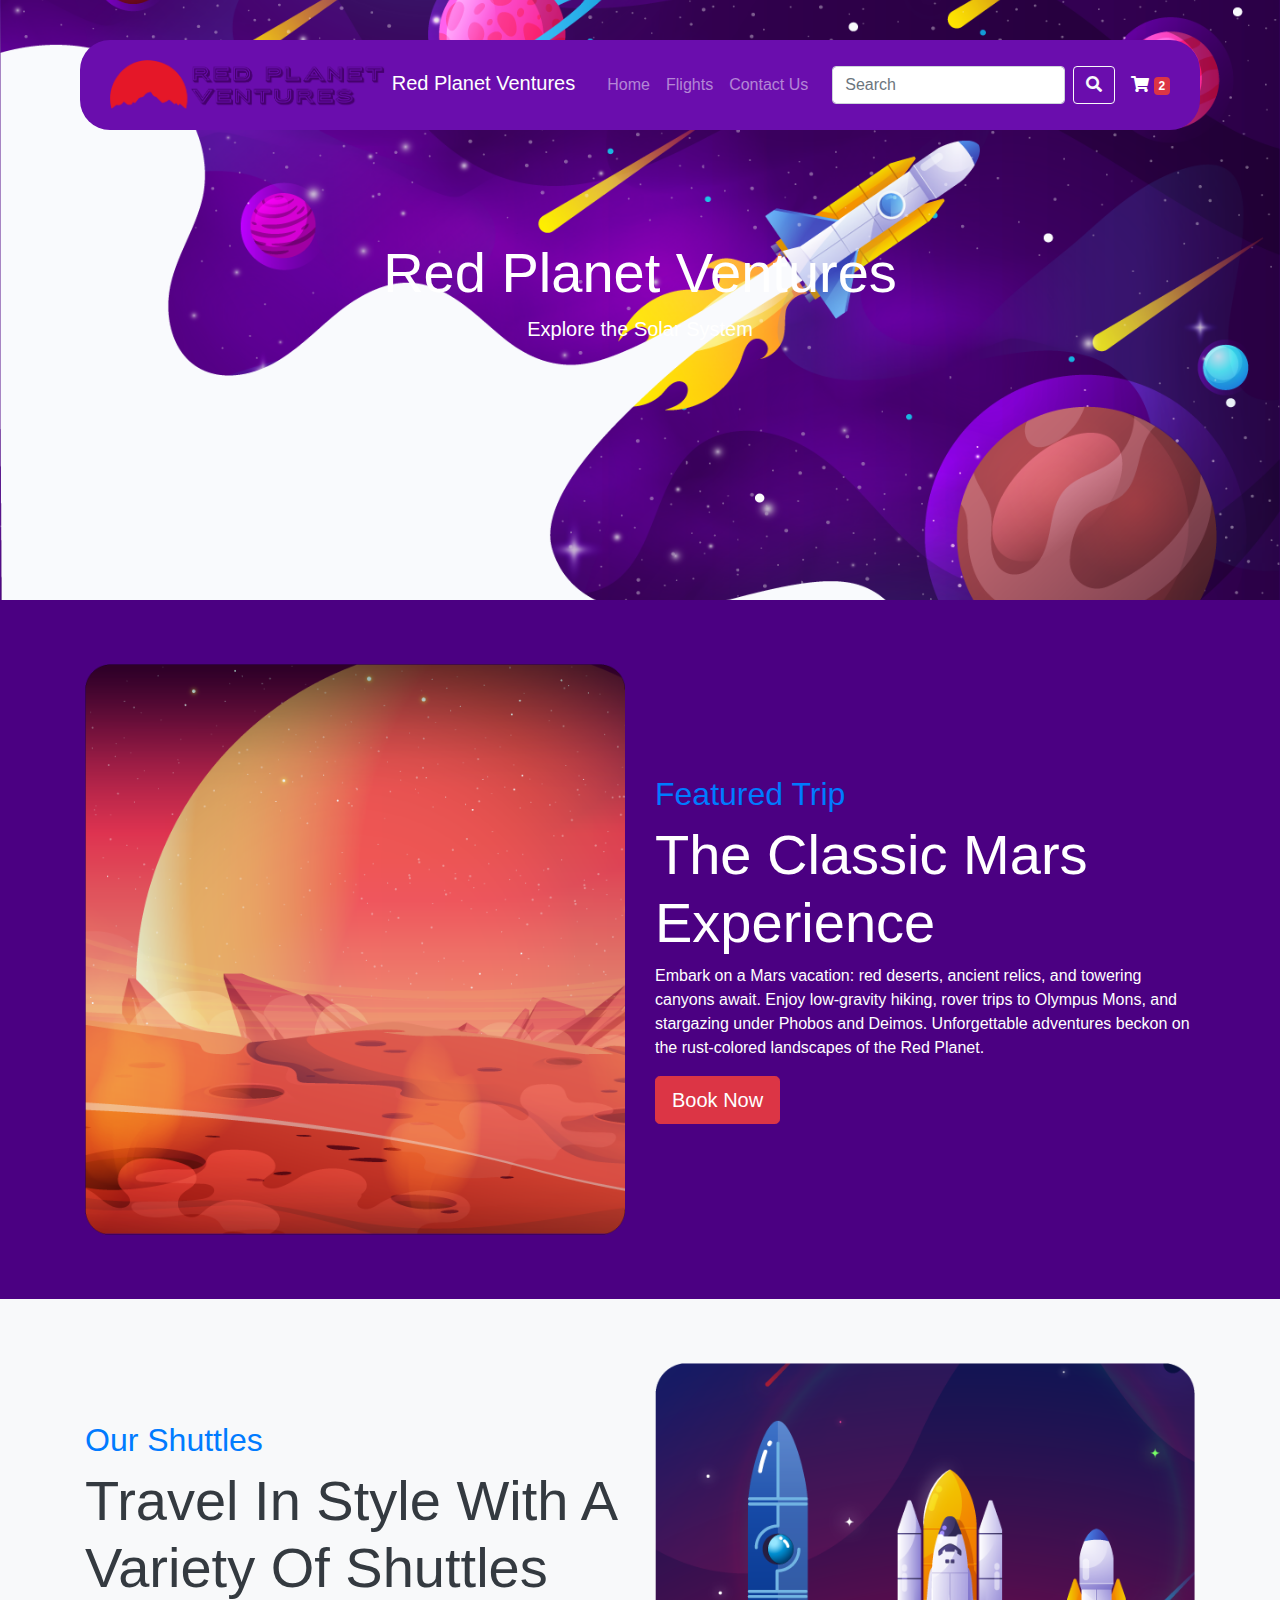
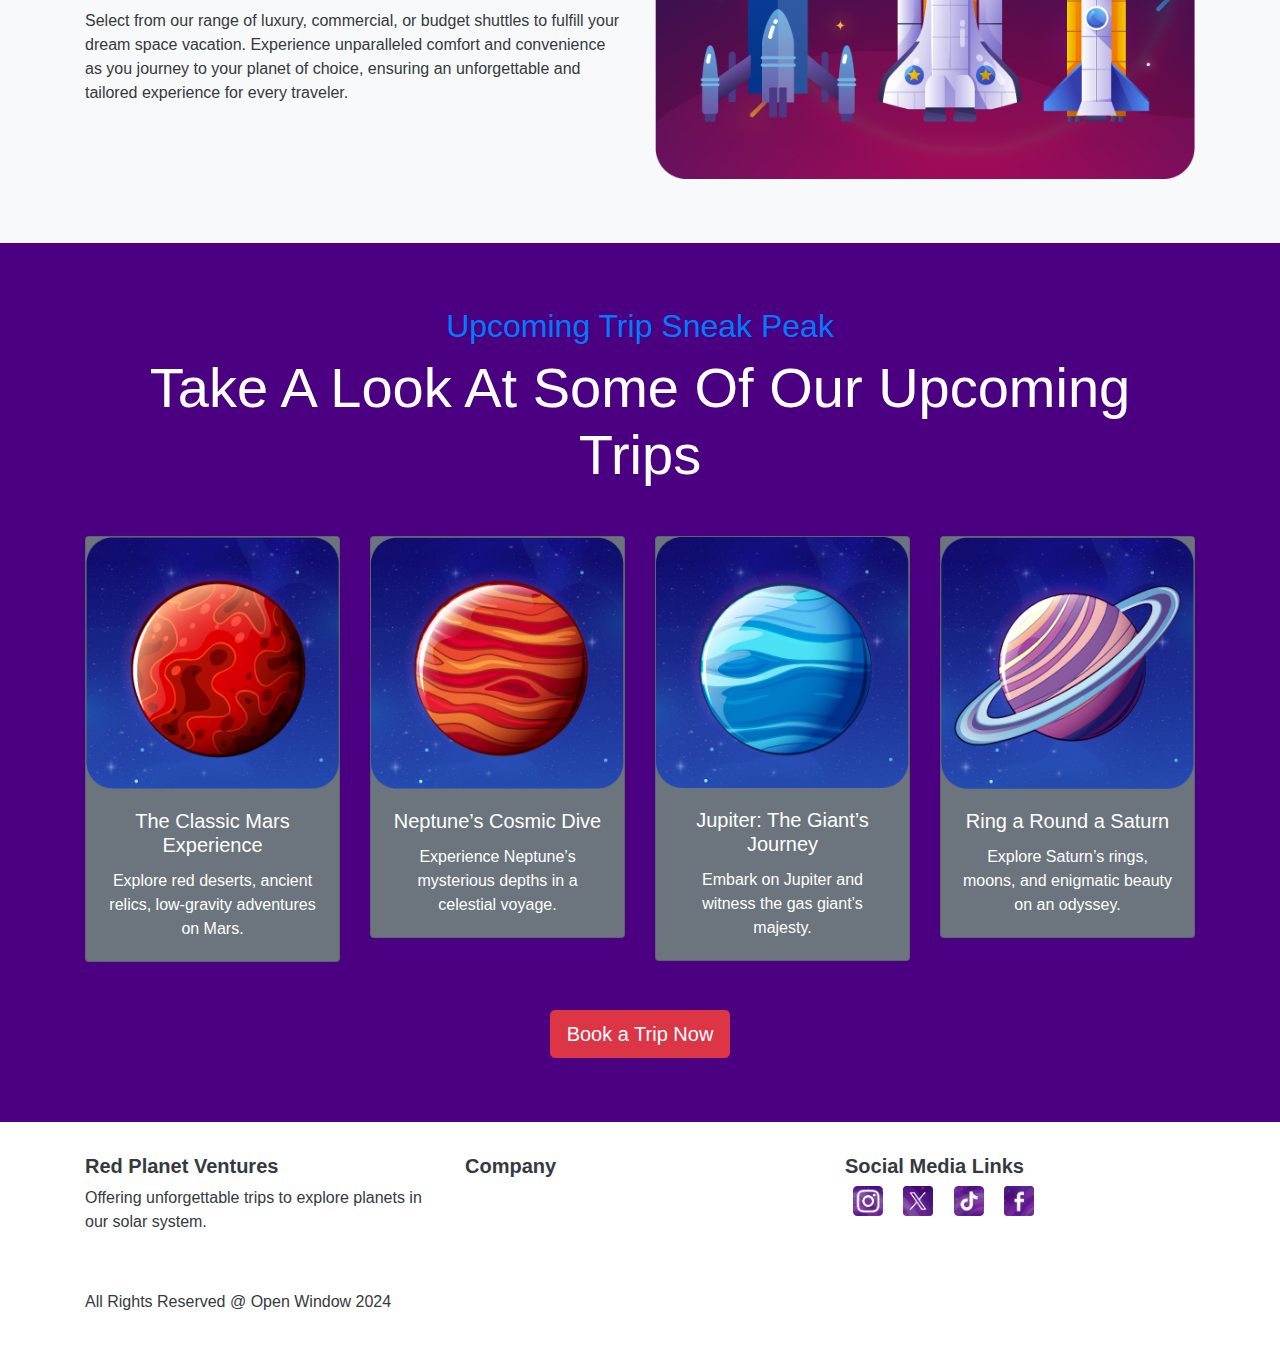
==== index.html @ 78a987e4 "Added New Stuff 1" ====
<!DOCTYPE html>
<html lang="en">
<head>
    <meta charset="UTF-8">
    <meta http-equiv="X-UA-Compatible" content="IE-edge">
    <meta name="viewport" content="width=device-width, initial-scale=1.0">
    <meta name="author" content="Coenraad J. Lindholm 251142">
    <meta name="keywords" content="HTML, CSS, JavaScript, Bootstrap, Space Travel, Mars, Jupiter, Saturn, Neptune, Red Planet Ventures, Space Exploration, Travel Agency">
    <title>Red Planet Ventures</title>
    <link href="https://stackpath.bootstrapcdn.com/bootstrap/4.5.2/css/bootstrap.min.css" rel="stylesheet">
    <link href="https://cdnjs.cloudflare.com/ajax/libs/font-awesome/5.15.3/css/all.min.css" rel="stylesheet"> 

    <title>Red Planet Ventures</title>

    <link rel="stylesheet" href="css/main.css">

</head>
            <body>
                <!-- Header -->
                <nav class="navbar navbar-expand-lg navbar-dark fixed-top space-navbar">
                    <div class="container">
                        <a class="navbar-brand space-logo" href="#">
                            <img src="assets/images/logo.png" alt="Red Planet Ventures Logo" height="50">
                            Red Planet Ventures
                        </a>
                        <button class="navbar-toggler" type="button" data-toggle="collapse" data-target="#navbarNav" aria-controls="navbarNav" aria-expanded="false" aria-label="Toggle navigation">
                            <span class="navbar-toggler-icon"></span>
                        </button>
                        <div class="collapse navbar-collapse" id="navbarNav">
                            <ul class="navbar-nav ml-auto space-nav-links">
                                <li class="nav-item">
                                    <a class="nav-link" href="#">Home</a>
                                </li>
                                <li class="nav-item">
                                    <a class="nav-link" href="/pages/Flights.html">Flights</a>
                                </li>
                                <li class="nav-item">
                                    <a class="nav-link" href="/pages/Contact-Us.html">Contact Us</a>
                                </li>
                            </ul>
                            <form class="form-inline ml-3 space-search-form">
                                <input class="form-control mr-sm-2" type="search" placeholder="Search" aria-label="Search">
                                <button class="btn btn-outline-light my-2 my-sm-0" type="submit"><i class="fas fa-search"></i></button>
                            </form>
                            <div class="ml-3 space-cart">
                                <i class="fas fa-shopping-cart"></i>
                                <span class="badge badge-danger">2</span>
                            </div>
                        </div>
                    </div>
                </nav>

                <!-- Hero Section -->
                <section class="hero-section space-hero">
                    <img src="assets/images/homePageHeader.png" alt="Space background with planets and rocket">
                    <div class="hero-text space-hero-text">
                        <h1 class="display-4">Red Planet Ventures</h1>
                        <p class="lead">Explore the Solar System</p>
                    </div>
                </section>
        
                <!-- Featured Trip Section -->
                <section class="featured-trip bg-purple space-featured-trip">
                    <div class="container">
                        <div class="row align-items-center">
                            <!-- Carousel Section -->
                            <div class="col-md-6">
                                <div id="mars-Carousel" class="carousel slide space-carousel" data-ride="carousel">
                                    <div class="carousel-inner">
                                        <div class="carousel-item active">
                                            <img src="assets/images/marsSliderClipped1.png" class="d-block w-100" alt="Mars landscape 1">
                                        </div>
                                        <div class="carousel-item">
                                            <img src="assets/images/marsSliderClipped2.png" class="d-block w-100" alt="Mars landscape 2">
                                        </div>
                                        <div class="carousel-item">
                                            <img src="assets/images/marsSliderClipped3.png" class="d-block w-100" alt="Mars landscape 3">
                                        </div>
                                        <div class="carousel-item">
                                            <img src="assets/images/marsSliderClipped4.png" class="d-block w-100" alt="Mars landscape 4">
                                        </div>
                                    </div>
                                    <!-- Custom Arrows -->
                                    <a class="carousel-control-prev" href="#marsCarousel" role="button" data-slide="prev">
                                        <!-- <img src="assets/images/arrowLeftWhite.png" alt="Previous" class="carousel-control-prev-icon"> --> 
                                    </a>
                                    <a class="carousel-control-next" href="#marsCarousel" role="button" data-slide="next">
                                        <!-- <img src="assets/images/arrowRightWhite.png" alt="Next" class="carousel-control-next-icon"> -->
                                    </a>
                                </div>
                            </div>
                            <!-- Text Section -->
                            <div class="col-md-6">
                                <h2 class="text-primary">Featured Trip</h2>
                                <h3 class="display-4">The Classic Mars Experience</h3>
                                <p>Embark on a Mars vacation: red deserts, ancient relics, and towering canyons await. Enjoy low-gravity hiking, rover trips to Olympus Mons, and stargazing under Phobos and Deimos. Unforgettable adventures beckon on the rust-colored landscapes of the Red Planet.</p>
                                <button class="btn btn-danger btn-lg">Book Now</button>
                            </div>
                        </div>
                    </div>
                </section>
                
                <!-- Shuttles Section -->
                <section class="shuttles bg-light text-dark space-shuttles">
                    <div class="container">
                        <div class="row align-items-center">
                            <div class="col-md-6">
                                <h2 class="text-primary">Our Shuttles</h2>
                                <h3 class="display-4">Travel In Style With A Variety Of Shuttles</h3>
                                <p>Select from our range of luxury, commercial, or budget shuttles to fulfill your dream space vacation. Experience unparalleled comfort and convenience as you journey to your planet of choice, ensuring an unforgettable and tailored experience for every traveler.</p>
                            </div>
                            <div class="col-md-6">
                                <img src="assets/images/spacSchuttles.png" alt="Various space shuttles">
                            </div>
                        </div>
                    </div>
                </section>
                
                <!-- Upcoming Trips Section -->
                <section class="upcoming-trips bg-purple space-upcoming-trips">
                    <div class="container text-center">
                        <h2 class="text-primary">Upcoming Trip Sneak Peak</h2>
                        <h3 class="display-4">Take A Look At Some Of Our Upcoming Trips</h3>
                        <div class="row mt-5">
                            <div class="col-md-3">
                                <div class="card bg-secondary text-white space-trip-card">
                                    <img src="assets/images/upcomingTrip1.png" class="card-img-top" alt="Mars planet">
                                    <div class="card-body">
                                        <h5 class="card-title">The Classic Mars Experience</h5>
                                        <p class="card-text">Explore red deserts, ancient relics, low-gravity adventures on Mars.</p>
                                    </div>
                                </div>
                            </div>
                            <div class="col-md-3">
                                <div class="card bg-secondary text-white space-trip-card">
                                    <img src="assets/images/upcomingTrip2.png" class="card-img-top" alt="Neptune planet">
                                    <div class="card-body">
                                        <h5 class="card-title">Neptune’s Cosmic Dive</h5>
                                        <p class="card-text">Experience Neptune’s mysterious depths in a celestial voyage.</p>
                                    </div>
                                </div>
                            </div>
                            <div class="col-md-3">
                                <div class="card bg-secondary text-white space-trip-card">
                                    <img src="assets/images/upcomingTrip3.png" class="card-img-top" alt="Jupiter planet">
                                    <div class="card-body">
                                        <h5 class="card-title">Jupiter: The Giant’s Journey</h5>
                                        <p class="card-text">Embark on Jupiter and witness the gas giant’s majesty.</p>
                                    </div>
                                </div>
                            </div>
                            <div class="col-md-3">
                                <div class="card bg-secondary text-white space-trip-card">
                                    <img src="assets/images/upcomingTrip4.png" class="card-img-top" alt="Saturn planet">
                                    <div class="card-body">
                                        <h5 class="card-title">Ring a Round a Saturn</h5>
                                        <p class="card-text">Explore Saturn’s rings, moons, and enigmatic beauty on an odyssey.</p>
                                    </div>
                                </div>
                            </div>
                        </div>
                        <button class="btn btn-danger btn-lg mt-5">Book a Trip Now</button>
                    </div>
                </section>
                
                <!-- Footer -->
                <footer class="footer bg-white text-dark space-footer">
                    <div class="container text-center text-md-left">
                        <div class="row">
                            <div class="col-md-4">
                                <h5 class="font-weight-bold">Red Planet Ventures</h5>
                                <p>Offering unforgettable trips to explore planets in our solar system.</p>
                            </div>
                            <div class="col-md-4">
                                <h5 class="font-weight-bold">Company</h5>
                                <ul class="list-unstyled">
                                    <li><a href="#">Home</a></li>
                                    <li><a href="#">Flights</a></li>
                                    <li><a href="#">Contact Us</a></li>
                                </ul>
                            </div>
                            <div class="col-md-4">
                                <h5 class="font-weight-bold">Social Media Links</h5>
                                <div class="social-icons">
                                    <a href="#"><img src="assets/images/smInstagram.png" alt="Instagram" width="30" height="30"></a>
                                    <a href="#"><img src="assets/images/smX.png" alt="Twitter/X" width="30" height="30"></a>
                                    <a href="#"><img src="assets/images/smTicktock.png" alt="TikTok" width="30" height="30"></a>
                                    <a href="#"><img src="assets/images/smFacebook.png" alt="Facebook" width="30" height="30"></a>
                                </div>
                            </div>
                        </div>
                        <div class="row mt-3">
                            <div class="col-md-6">
                                <p>All Rights Reserved @ Open Window 2024</p>
                            </div>
                            <div class="col-md-6 text-md-right">
                                <a href="#">Terms & Conditions</a>
                                <a href="#" class="ml-3">Privacy & Policy</a>
                            </div>
                        </div>
                    </div>
                </footer>
        
            <script src="https://cdn.jsdelivr.net/npm/@popperjs/core@2.5.4/dist/umd/popper.min.js"></script>
            <script src="https://stackpath.bootstrapcdn.com/bootstrap/4.5.2/js/bootstrap.min.js"></script>
        </body>
    </html>
---- css/main.css ----
/* CSS Document */

* {
    margin: 0;
    padding: 0;
    box-sizing: border-box;
}

/* General Styles */
body {
    margin: 0;
    height: 100vh;
    background-image: url('assets/images/homePageHeader.png'); /* Added new background image */
    background-repeat: no-repeat;
    background-size: cover;
    background-position: center;
    background-color: #4B0082; /* Updated background color */
    color: white; /* Added text color */
}

/* Navbar Styles */
.navbar {
    margin-left: 80px;
    margin-right: 80px;
    margin-top: 40px;
    margin-bottom: 20px;
    display: flex;
    justify-content: space-between;
    align-items: center;
    background-color: #6A0DAD; /* Updated navbar background color */
    padding: 15px;
    border-radius: 30px;
}
.logo img {
    height: 40px;
    padding-left: 40px;
}
.menu {
    display: flex;
    gap: 20px;
}
.menu a {
    color: rgb(0, 0, 0);
    text-decoration: none;
    padding: 10px 20px;
}
.menu a:hover {
    background-color: #575757;
}
.search-bar {
    display: flex;
    align-items: center;
}
.search-bar input {
    padding: 5px;
    border: none;
    border-radius: 5px;
}
.search-bar button {
    padding: 5px 10px;
    border: none;
    background-color: #575757;
    color: white;
    cursor: pointer;
    border-radius: 5px;
    margin-left: 5px;
}

/* Hero Section */
.hero-section {
    position: relative;
    text-align: center;
    color: white;
}
.hero-section img {
    width: 100%;
    height: 600px;
    object-fit: cover;
}
.hero-section .hero-text {
    position: absolute;
    top: 50%;
    left: 50%;
    transform: translate(-50%, -50%);
}

/* Section Styles */
.featured-trip, .shuttles, .upcoming-trips {
    padding: 4rem 0;
}
.featured-trip img, .shuttles img, .upcoming-trips img {
    width: 100%;
    border-radius: 0.5rem;
}

/* Footer Styles */
.footer {
    background-color: #6A0DAD; /* Updated footer background color */
    padding: 2rem 0;
}
.footer a {
    color: white;
}
.footer .social-icons a {
    margin: 0 0.5rem;
}

/* Responsive Styles */
@media (max-width: 600px) {
    .menu {
        flex-direction: column;
        align-items: center;
    }
    .navbar {
        flex-direction: column;
        gap: 10px;
    }
}

/* Additional Styles */
.bg-purple {
    background-color: #4B0082; /* Purple background */
}
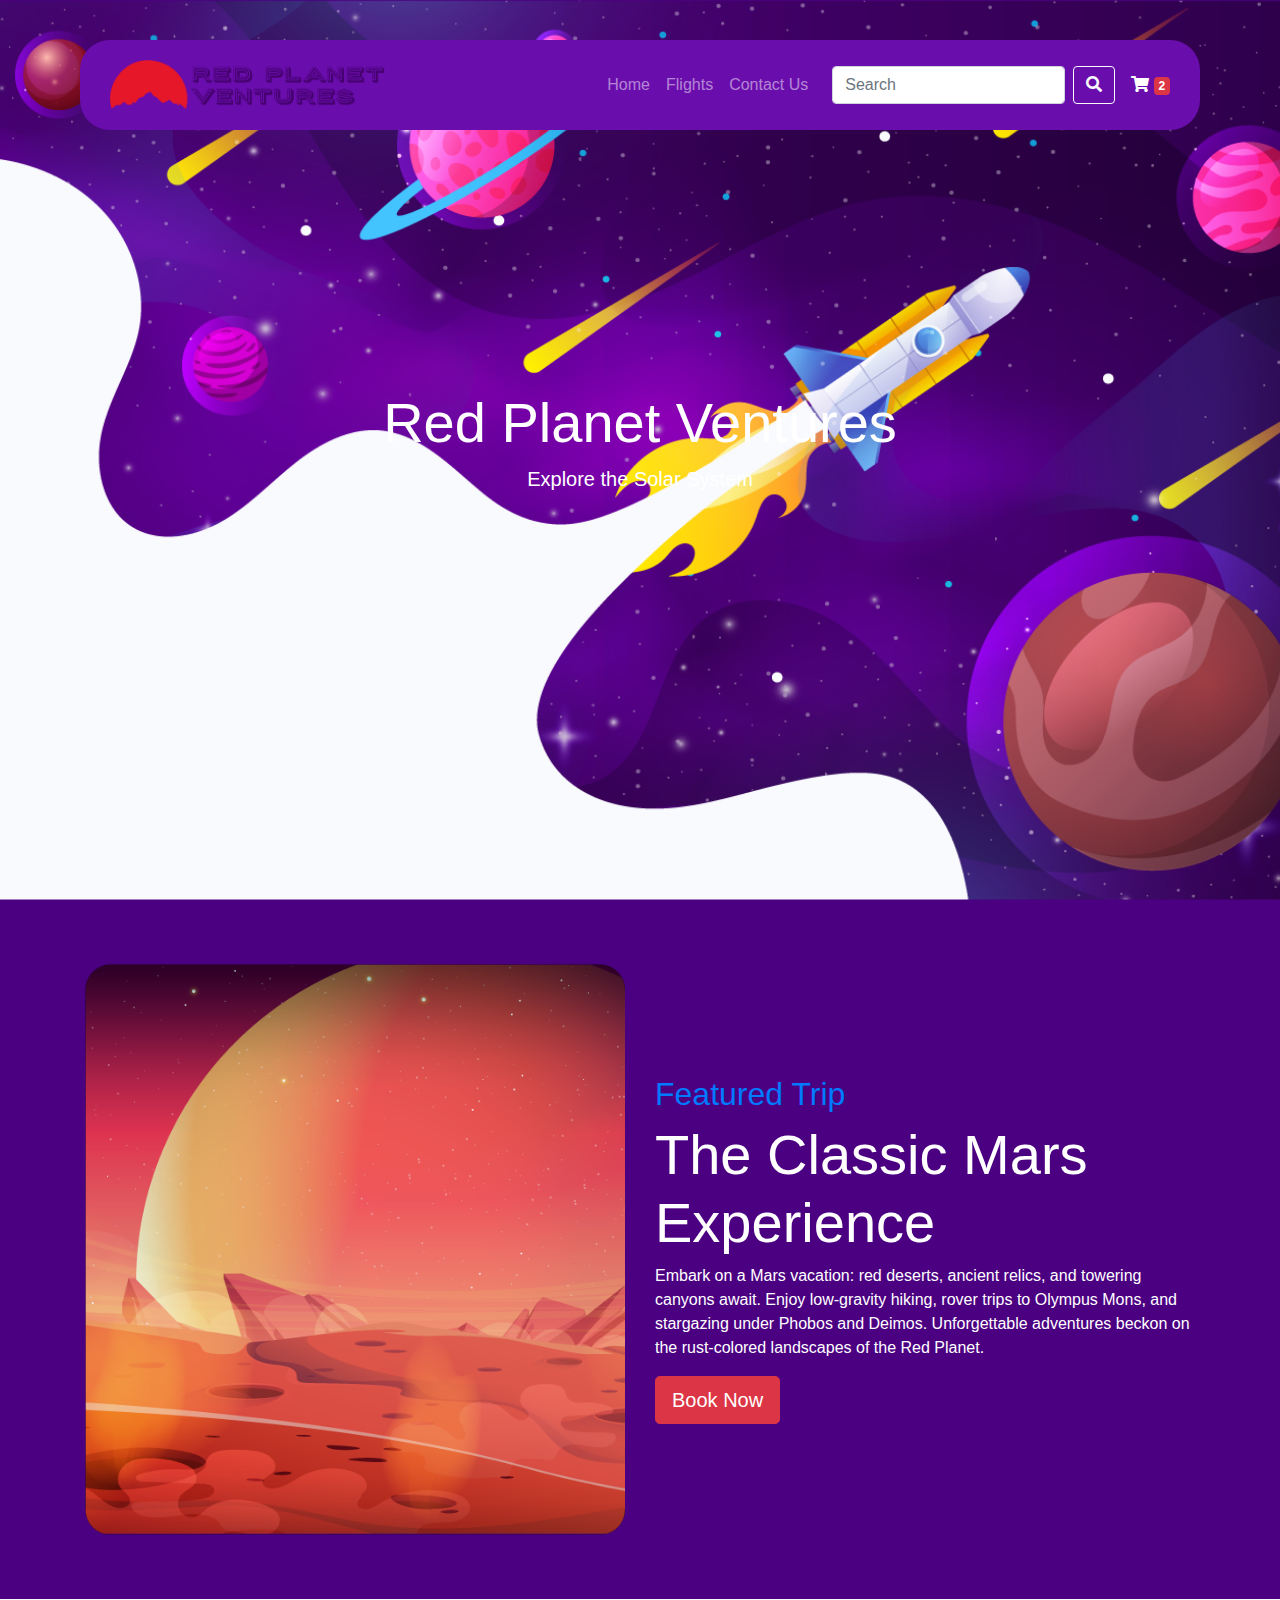
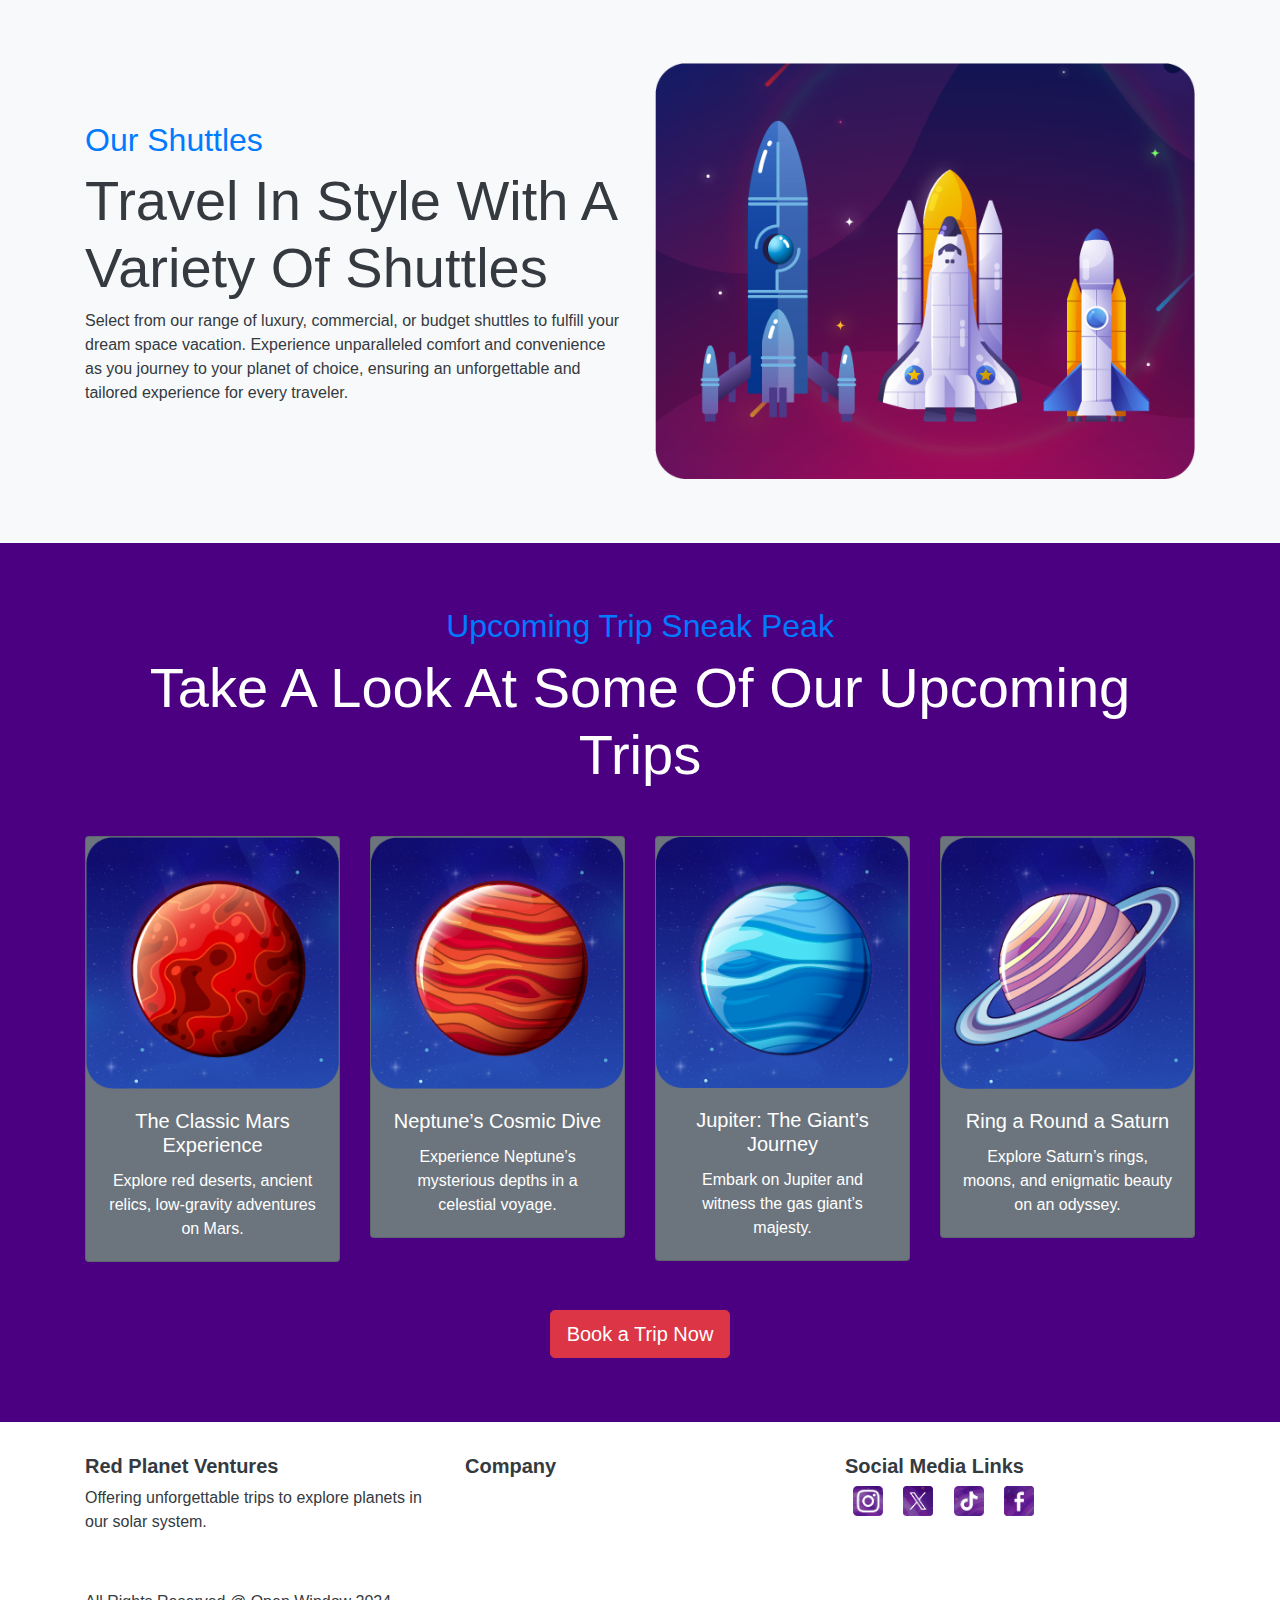
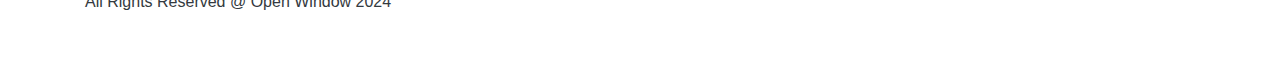
==== commit 7e1406e4: "k" ====
--- a/index.html
+++ b/index.html
@@ -21,7 +21,6 @@
                     <div class="container">
                         <a class="navbar-brand space-logo" href="#">
                             <img src="assets/images/logo.png" alt="Red Planet Ventures Logo" height="50">
-                            Red Planet Ventures
                         </a>
                         <button class="navbar-toggler" type="button" data-toggle="collapse" data-target="#navbarNav" aria-controls="navbarNav" aria-expanded="false" aria-label="Toggle navigation">
                             <span class="navbar-toggler-icon"></span>
--- a/css/main.css
+++ b/css/main.css
@@ -74,7 +74,7 @@
 }
 .hero-section img {
     width: 100%;
-    height: 600px;
+    height: 100vh;
     object-fit: cover;
 }
 .hero-section .hero-text {
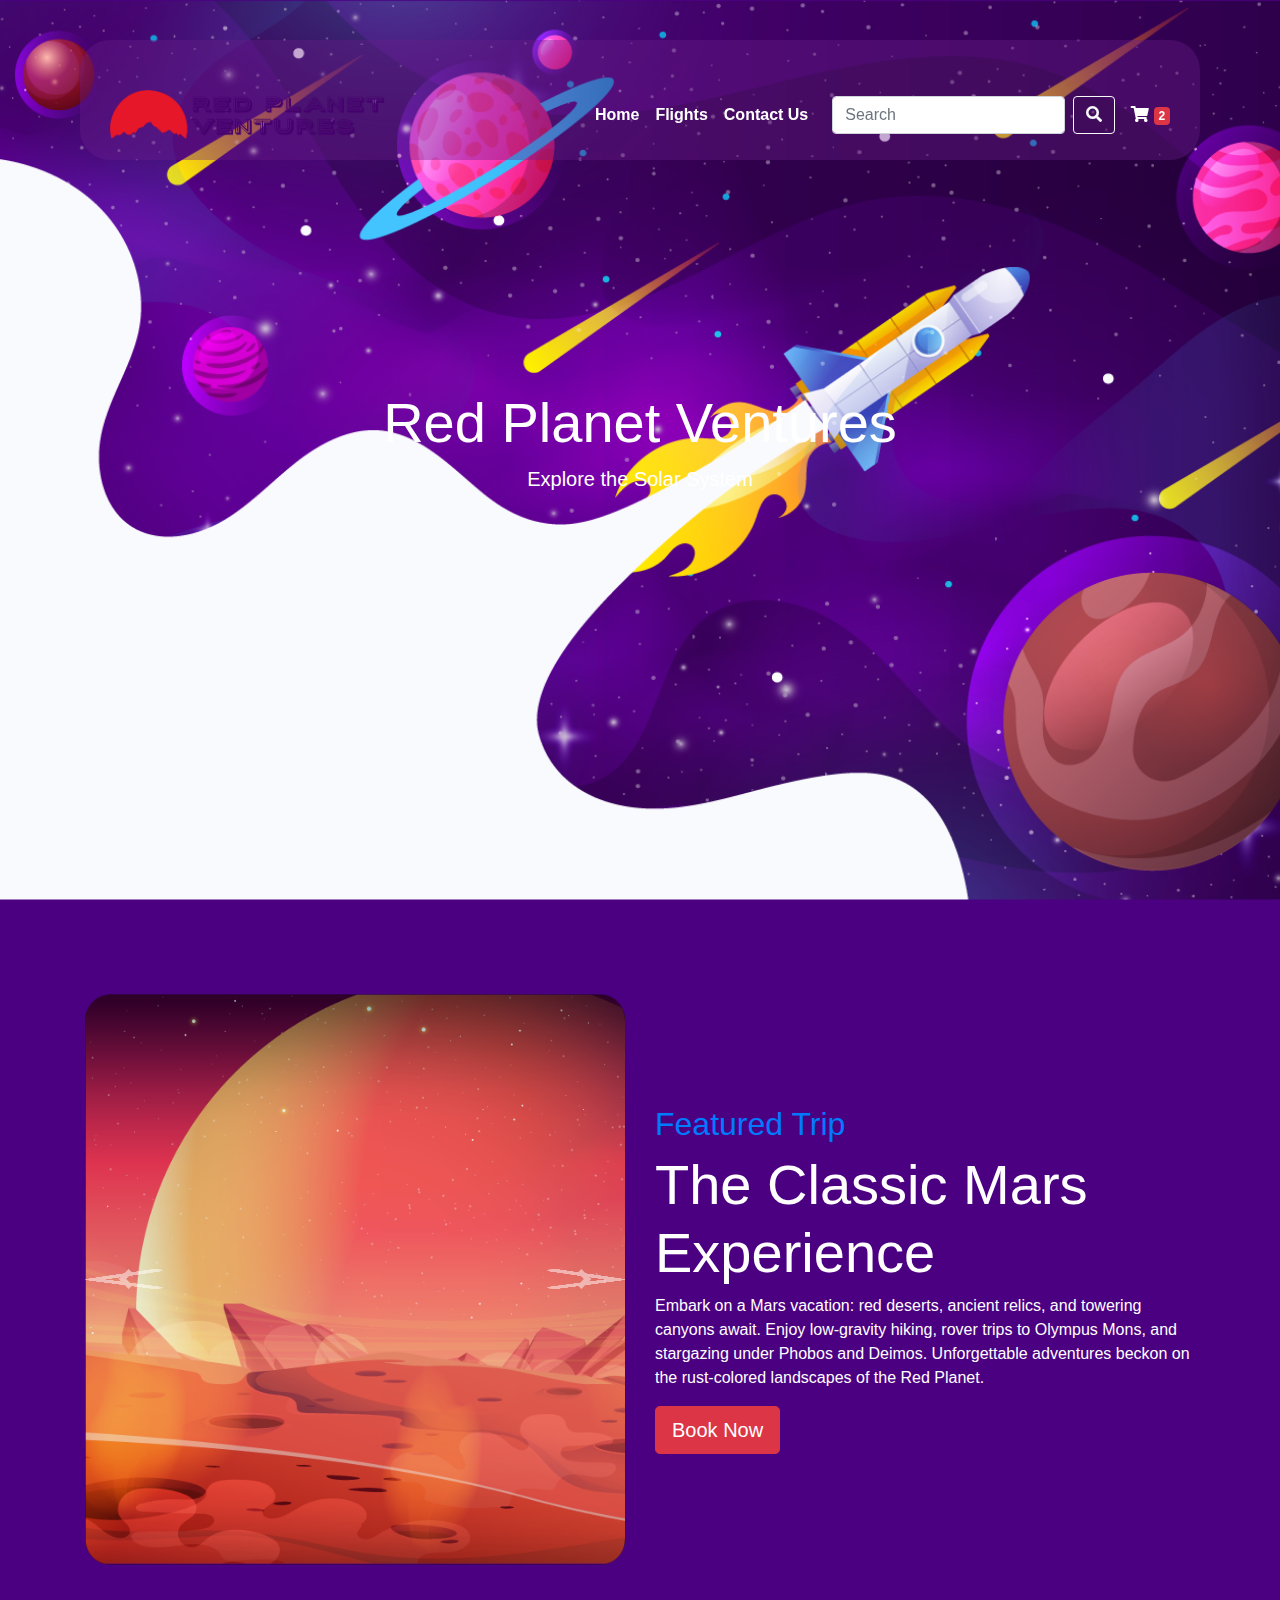
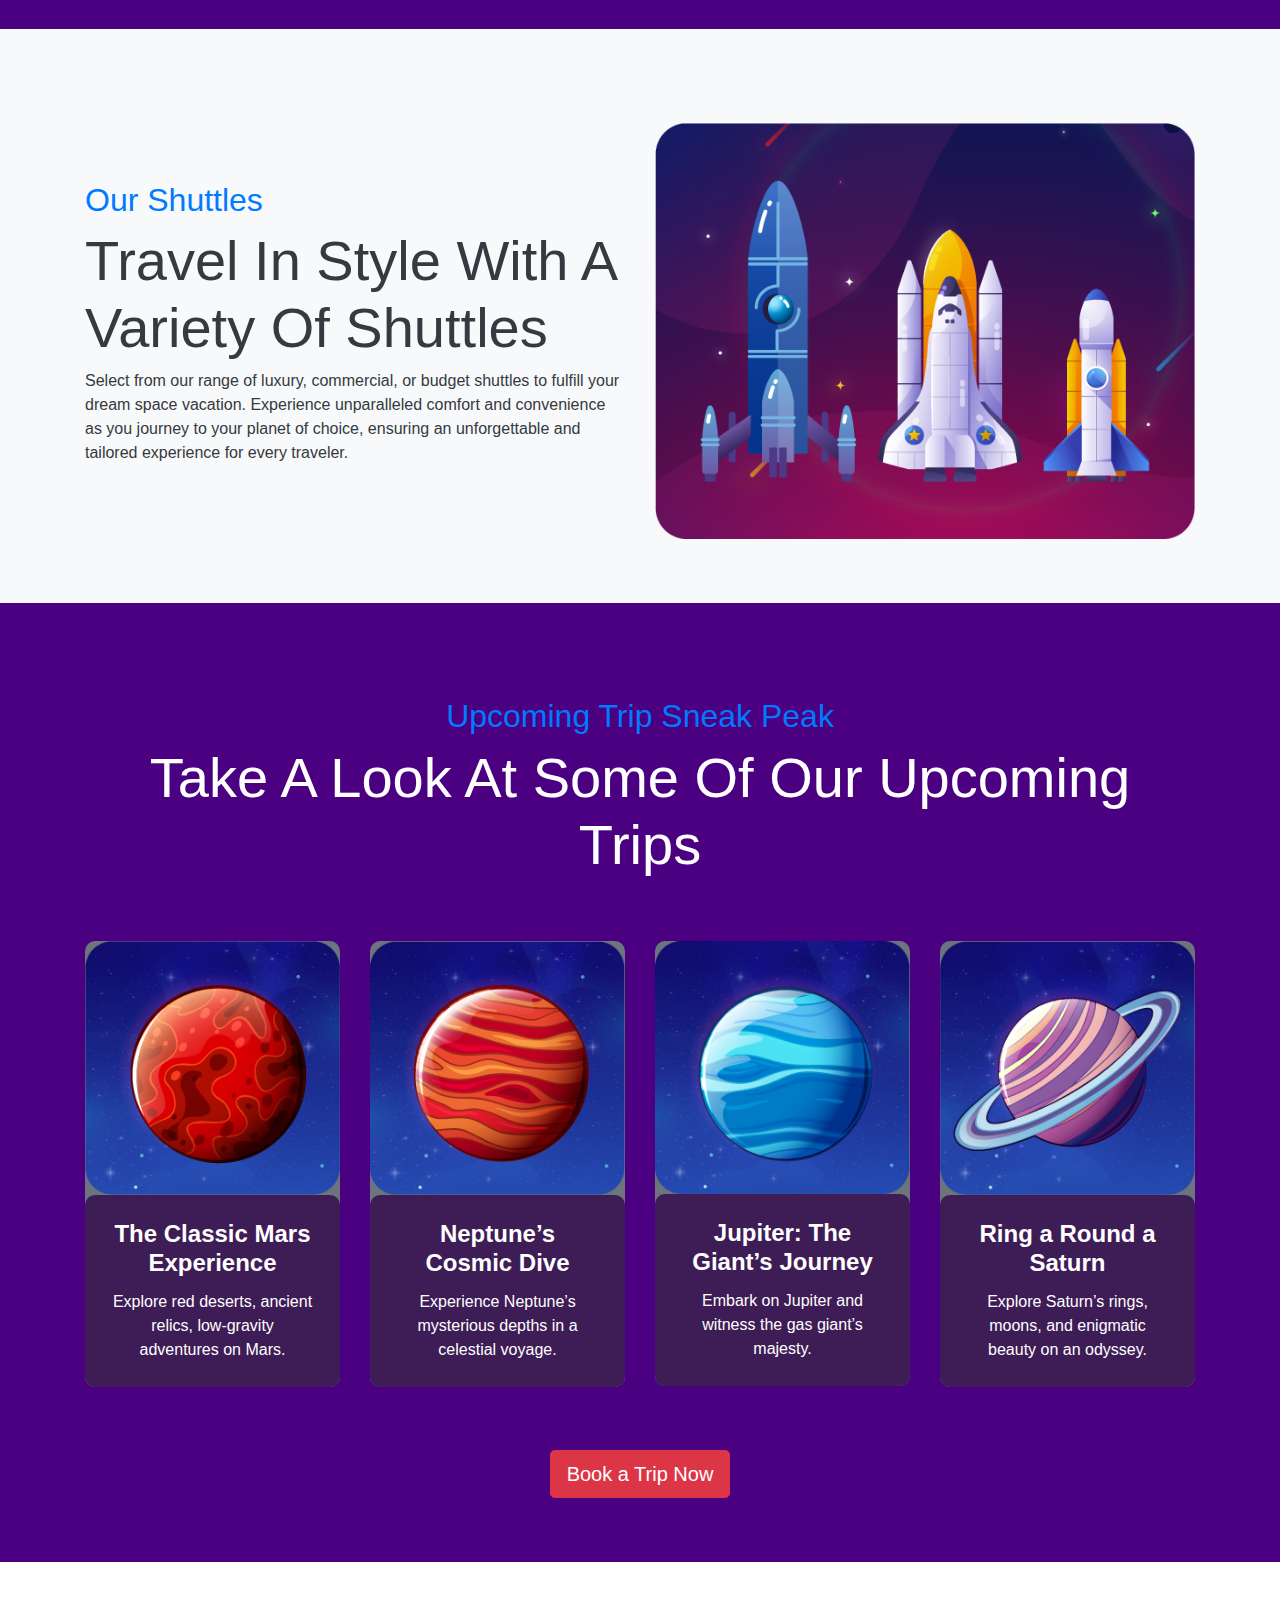
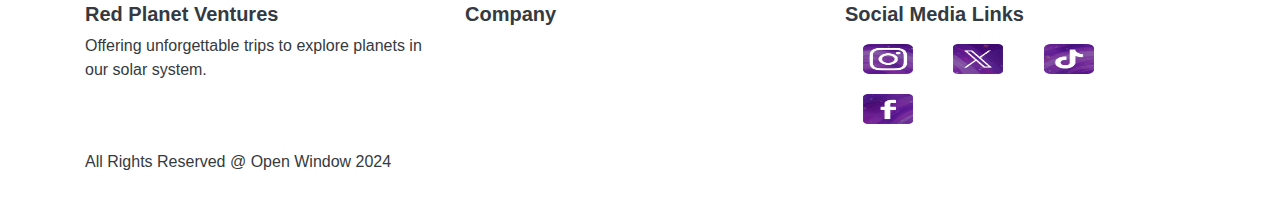
==== commit 3ce80f67: "k" ====
--- a/index.html
+++ b/index.html
@@ -81,10 +81,10 @@
                                     </div>
                                     <!-- Custom Arrows -->
                                     <a class="carousel-control-prev" href="#marsCarousel" role="button" data-slide="prev">
-                                        <!-- <img src="assets/images/arrowLeftWhite.png" alt="Previous" class="carousel-control-prev-icon"> --> 
+                                        <img src="assets/images/arrowLeftWhite.png" alt="Previous" class="carousel-control-prev-icon">
                                     </a>
                                     <a class="carousel-control-next" href="#marsCarousel" role="button" data-slide="next">
-                                        <!-- <img src="assets/images/arrowRightWhite.png" alt="Next" class="carousel-control-next-icon"> -->
+                                        <img src="assets/images/arrowRightWhite.png" alt="Next" class="carousel-control-next-icon">
                                     </a>
                                 </div>
                             </div>
--- a/css/main.css
+++ b/css/main.css
@@ -121,3 +121,169 @@
 .bg-purple {
     background-color: #4B0082; /* Purple background */
 }
+
+.navbar {
+    background-color: #6a1d8973;
+}
+
+.navbar-brand {
+    font-size: 2em;
+    color: #fff;
+    font-weight: bold;
+}
+
+.search-bar {
+    width: 250px;
+    padding: 8px;
+    border-radius: 5px;
+}
+
+.card {
+    background-color: #6A1D89;
+    color: #fff;
+    border: none;
+    border-radius: 10px;
+    margin: 15px 0;
+}
+
+.card-title {
+    font-size: 1.5em;
+    font-weight: bold;
+}
+
+.card-subtitle {
+    font-size: 1.2em;
+    color: #F9A602;
+}
+
+.card-body {
+    background-color: #3E1C56;
+    padding: 25px;
+    border-radius: 10px;
+}
+
+.price {
+    font-size: 1.5em;
+    font-weight: bold;
+    color: #F9A602;
+}
+
+.rating {
+    font-size: 1.2em;
+}
+
+.btn-primary {
+    background-color: #D32F2F;
+    border: none;
+    border-radius: 5px;
+}
+
+.btn-primary:hover {
+    background-color: #F44336;
+}
+
+.footer {
+    background-color: #6A1D89;
+    color: #fff;
+    text-align: center;
+    padding: 10px;
+}
+
+.footer .social-links img {
+    width: 35px;
+    margin: 5px;
+}
+
+.social-links {
+    text-align: center;
+    margin-top: 15px;
+}
+
+.social-links a {
+    margin: 0 10px;
+}
+
+.container {
+    margin-top: 30px;
+}
+
+ /* Navbar */
+ .navbar {
+    background-color: #6a1d8960;
+}
+
+.navbar-brand {
+    color: white;
+    font-weight: bold;
+    font-size: 1.5em;
+}
+
+.navbar-nav .nav-link {
+    color: white !important;
+    font-weight: bold;
+}
+
+.navbar-nav .nav-link.active {
+    color: #FF3D71 !important;
+}
+
+.search-bar {
+    width: 250px;
+    padding: 8px;
+    border-radius: 5px;
+}
+
+/* Banner */
+.banner {
+    background: url('banner-bg.jpg') no-repeat center;
+    background-size: cover;
+    color: white;
+    text-align: center;
+    padding: 80px 0;
+}
+
+.banner h1 {
+    font-size: 3rem;
+    font-weight: bold;
+}
+
+/* About Section */
+.about-section {
+    padding: 50px 0;
+}
+
+.about-text {
+    font-size: 1.2em;
+}
+
+/* Contact Details */
+.social-icons img {
+    width: 50px;
+    margin: 10px;
+}
+
+/* Contact Form */
+.contact-form {
+    background: url('contact-bg.jpg') no-repeat center;
+    background-size: cover;
+    padding: 30px;
+    border-radius: 10px;
+    color: white;
+}
+
+.contact-form input,
+.contact-form textarea {
+    background-color: white;
+    border: none;
+    padding: 10px;
+    margin-bottom: 15px;
+    border-radius: 5px;
+}
+
+.contact-form .btn-primary {
+    background-color: #FF3D71;
+    border: none;
+    padding: 10px 20px;
+    font-size: 1.2em;
+    font-weight: bold;
+}
